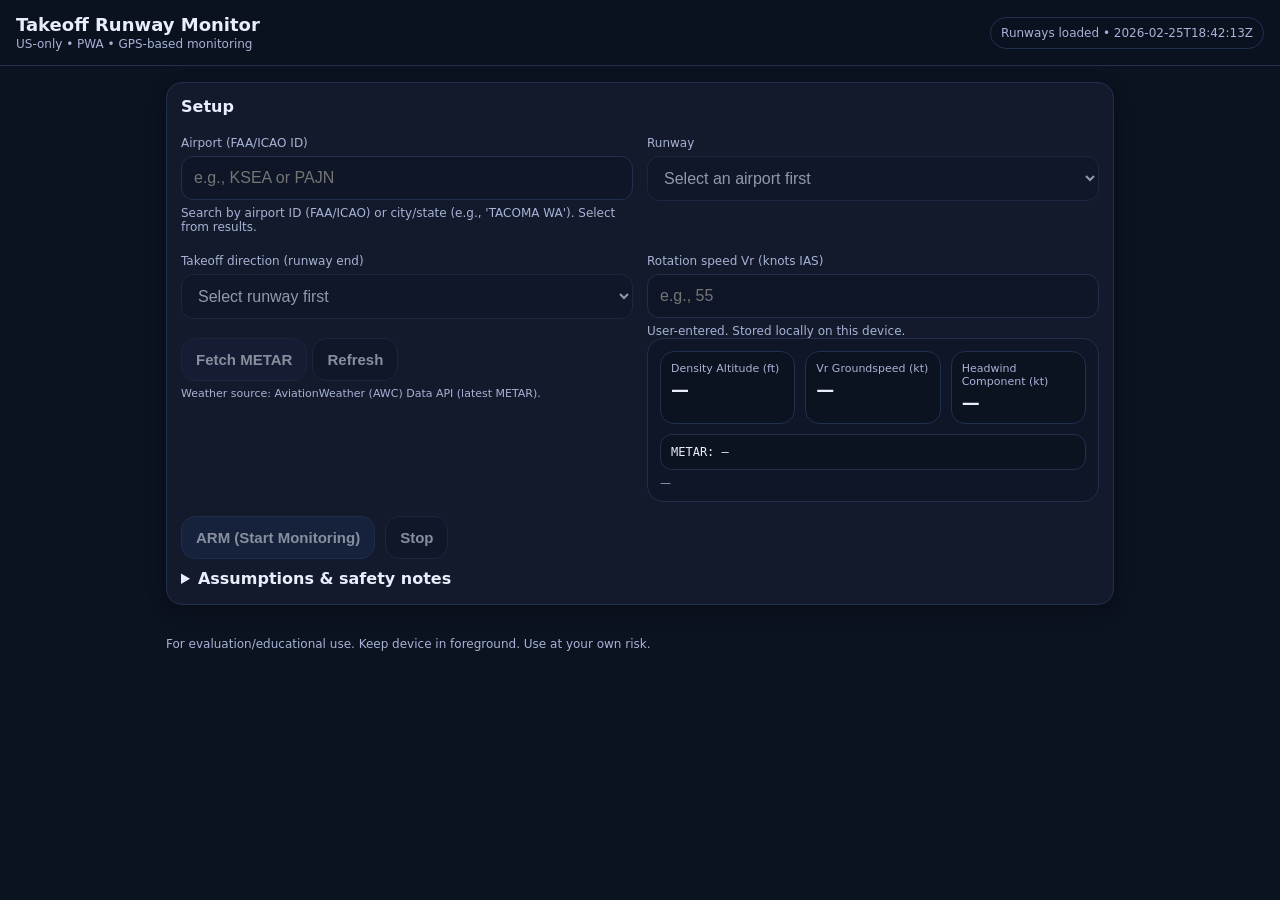
==== index.html @ 8289be99 "Add files via upload" ====
<!doctype html>
<html lang="en">
<head>
  <meta charset="utf-8" />
  <meta name="viewport" content="width=device-width, initial-scale=1, viewport-fit=cover" />
  <meta name="theme-color" content="#0b1220" />
  <title>Takeoff Runway Monitor (PWA)</title>
  <link rel="manifest" href="manifest.webmanifest" />
  <link rel="stylesheet" href="styles.css" />
</head>
<body>
  <header>
    <div class="title">
      <h1>Takeoff Runway Monitor</h1>
      <div class="sub">US-only • PWA • GPS-based monitoring</div>
    </div>
    <div class="pill" id="dataVersion">Loading runway dataset…</div>
  </header>

  <main>
    <section class="card" id="setupCard">
      <h2>Setup</h2>

      <div class="grid2">
        <div>
          <label for="airportInput">Airport (FAA/ICAO ID)</label>
          <input id="airportInput" type="text" placeholder="e.g., KSEA or PAJN" autocomplete="off" />
          <div class="hint" id="airportHint">Type an airport ID (e.g., KSEA). City/state search is supported after dataset loads.</div>
          <div class="results" id="airportResults" aria-live="polite"></div>
        </div>

        <div>
          <label for="runwaySelect">Runway</label>
          <select id="runwaySelect" disabled>
            <option value="">Select an airport first</option>
          </select>
          <div class="hint" id="runwayHint"></div>
        </div>
      </div>

      <div class="grid2">
        <div>
          <label for="endSelect">Takeoff direction (runway end)</label>
          <select id="endSelect" disabled>
            <option value="">Select runway first</option>
          </select>
          <div class="hint" id="endHint"></div>
        </div>

        <div>
          <label for="vrInput">Rotation speed Vr (knots IAS)</label>
          <input id="vrInput" type="number" min="20" max="250" step="1" placeholder="e.g., 55" />
          <div class="hint">User-entered. Stored locally on this device.</div>
        </div>
      </div>

      <div class="grid2">
        <div>
          <button id="fetchMetarBtn" class="btn" disabled>Fetch METAR</button>
          <button id="refreshMetarBtn" class="btn btn-secondary" disabled>Refresh</button>
          <div class="hint small">Weather source: AviationWeather (AWC) Data API (latest METAR).</div>
        </div>
        <div class="metarBox">
          <div class="metarTop">
            <div class="kpi">
              <div class="kpiLabel">Density Altitude (ft)</div>
              <div class="kpiValue" id="daValue">—</div>
            </div>
            <div class="kpi">
              <div class="kpiLabel">Vr Groundspeed (kt)</div>
              <div class="kpiValue" id="vrGsValue">—</div>
            </div>
            <div class="kpi">
              <div class="kpiLabel">Headwind Component (kt)</div>
              <div class="kpiValue" id="hwValue">—</div>
            </div>
          </div>
          <div class="metarRaw" id="metarRaw">METAR: —</div>
          <div class="hint small" id="metarMeta">—</div>
        </div>
      </div>

      <div class="row">
        <button id="armBtn" class="btn btn-arm" disabled>ARM (Start Monitoring)</button>
        <button id="stopBtn" class="btn btn-secondary" disabled>Stop</button>
      </div>

      <details class="disclosure">
        <summary>Assumptions & safety notes</summary>
        <ul>
          <li>This tool is decision support only. It does not replace POH/AFM performance data or pilot judgment.</li>
          <li>Runway length is calculated from runway-end coordinates. Field elevation is estimated from runway-end elevations (median).</li>
          <li>Wind and runway headings are treated as true. No magnetic correction is applied.</li>
          <li>Monitoring is GPS-based; update rates vary by device and conditions. Keep the app in the foreground.</li>
        </ul>
      </details>
    </section>

    <section class="card hidden" id="monitorCard">
      <h2>Monitor</h2>

      <div class="statusBar" id="statusBar">
        <div class="statusText" id="statusText">READY</div>
        <div class="statusSub" id="statusSub">Press ARM when lined up.</div>
      </div>

      <div class="grid3">
        <div class="kpi big">
          <div class="kpiLabel">Runway remaining</div>
          <div class="kpiValue" id="remainValue">—</div>
        </div>
        <div class="kpi big">
          <div class="kpiLabel">Groundspeed</div>
          <div class="kpiValue" id="gsValue">—</div>
        </div>
        <div class="kpi big">
          <div class="kpiLabel">Pred. distance to Vr</div>
          <div class="kpiValue" id="predValue">—</div>
        </div>
      </div>

      <div class="grid2">
        <div class="monoBox">
          <div><span class="monoK">Airport:</span> <span id="mAirport">—</span></div>
          <div><span class="monoK">Runway:</span> <span id="mRunway">—</span></div>
          <div><span class="monoK">Takeoff end:</span> <span id="mEnd">—</span></div>
          <div><span class="monoK">Vr GS target:</span> <span id="mVrGs">—</span></div>
          <div><span class="monoK">Buffer:</span> <span id="mBuffer">—</span></div>
        </div>
        <div class="monoBox">
          <div><span class="monoK">GPS status:</span> <span id="gpsStatus">—</span></div>
          <div><span class="monoK">Updates:</span> <span id="gpsHz">—</span></div>
          <div><span class="monoK">Accel est. (smoothed):</span> <span id="accelValue">—</span></div>
          <div><span class="monoK">METAR time:</span> <span id="mMetarTime">—</span></div>
          <div><span class="monoK">METAR station:</span> <span id="mMetarStation">—</span></div>
        </div>
      </div>

      <div class="row">
        <button id="backBtn" class="btn btn-secondary">Back to setup</button>
      </div>
    </section>
  </main>

  <footer>
    <div>For evaluation/educational use. Keep device in foreground. Use at your own risk.</div>
  </footer>

  <script src="app.js"></script>
</body>
</html>
---- styles.css ----
/* Minimal, high-contrast, cockpit-friendly */
:root{
  --bg:#0b1220;
  --card:#121a2b;
  --ink:#e8eefc;
  --muted:#a7b3d6;
  --line:#22304f;
  --green:#1db954;
  --amber:#f0b429;
  --red:#e11d48;
}

*{box-sizing:border-box}
html,body{margin:0;padding:0;background:var(--bg);color:var(--ink);font-family:system-ui,-apple-system,Segoe UI,Roboto,Helvetica,Arial,sans-serif}
header{display:flex;gap:12px;align-items:center;justify-content:space-between;padding:14px 16px;border-bottom:1px solid var(--line);position:sticky;top:0;background:rgba(11,18,32,.95);backdrop-filter:blur(8px);z-index:10}
h1{font-size:18px;margin:0}
.sub{font-size:12px;color:var(--muted);margin-top:2px}
.pill{font-size:12px;color:var(--muted);border:1px solid var(--line);padding:8px 10px;border-radius:999px;white-space:nowrap}
main{max-width:980px;margin:0 auto;padding:16px}
.card{background:var(--card);border:1px solid var(--line);border-radius:16px;padding:14px 14px 16px;margin-bottom:16px;box-shadow:0 6px 18px rgba(0,0,0,.25)}
h2{font-size:16px;margin:0 0 10px 0}
label{display:block;font-size:12px;color:var(--muted);margin:10px 0 6px}
input,select{width:100%;padding:12px 12px;border-radius:12px;border:1px solid var(--line);background:#0e1627;color:var(--ink);font-size:16px}
select:disabled,input:disabled{opacity:.6}
.hint{font-size:12px;color:var(--muted);margin-top:6px}
.hint.small{font-size:11px}
.grid2{display:grid;grid-template-columns:1fr;gap:14px}
.grid3{display:grid;grid-template-columns:1fr;gap:14px}
@media (min-width:820px){
  .grid2{grid-template-columns:1fr 1fr}
  .grid3{grid-template-columns:1fr 1fr 1fr}
}
.row{display:flex;gap:10px;flex-wrap:wrap;margin-top:14px}
.btn{appearance:none;border:1px solid var(--line);background:#16213a;color:var(--ink);padding:12px 14px;border-radius:14px;font-size:15px;font-weight:650;cursor:pointer}
.btn:disabled{opacity:.55;cursor:not-allowed}
.btn-secondary{background:#0e1627}
.btn-arm{background:#1b2a4b;border-color:#2b3e69}
.btn-arm.ready{border-color:rgba(29,185,84,.8);box-shadow:0 0 0 3px rgba(29,185,84,.15) inset}
.results{margin-top:10px}
.resultItem{padding:10px 10px;border:1px solid var(--line);border-radius:12px;background:#0e1627;margin-bottom:8px;cursor:pointer}
.resultItem:hover{border-color:#3a538a}
.metarBox{border:1px solid var(--line);border-radius:16px;padding:12px;background:#0e1627}
.metarTop{display:grid;grid-template-columns:1fr 1fr 1fr;gap:10px}
.kpi{border:1px solid var(--line);border-radius:14px;padding:10px;background:#0b1220}
.kpiLabel{font-size:11px;color:var(--muted)}
.kpiValue{font-size:18px;font-weight:800;margin-top:4px}
.kpi.big .kpiValue{font-size:24px}
.metarRaw{margin-top:10px;font-family:ui-monospace,SFMono-Regular,Menlo,Monaco,Consolas,monospace;font-size:12px;color:var(--ink);padding:10px;border-radius:12px;background:#0b1220;border:1px solid var(--line);overflow:auto}
.statusBar{border-radius:18px;padding:16px;border:1px solid var(--line);background:#0e1627;margin-bottom:14px}
.statusText{font-size:22px;font-weight:900;letter-spacing:.3px}
.statusSub{font-size:12px;color:var(--muted);margin-top:4px}
.status-green{background:rgba(29,185,84,.12);border-color:rgba(29,185,84,.5)}
.status-amber{background:rgba(240,180,41,.12);border-color:rgba(240,180,41,.6)}
.status-red{background:rgba(225,29,72,.16);border-color:rgba(225,29,72,.6)}
.monoBox{border:1px solid var(--line);border-radius:16px;padding:12px;background:#0e1627;font-family:ui-monospace,SFMono-Regular,Menlo,Monaco,Consolas,monospace;font-size:12px;color:var(--ink);line-height:1.45}
.monoK{color:var(--muted)}
.hidden{display:none}
footer{max-width:980px;margin:0 auto;padding:0 16px 18px;color:var(--muted);font-size:12px}
.disclosure{margin-top:10px}
.disclosure summary{cursor:pointer;color:var(--ink);font-weight:650}
.disclosure ul{margin:10px 0 0 18px;color:var(--muted);font-size:12px;line-height:1.45}
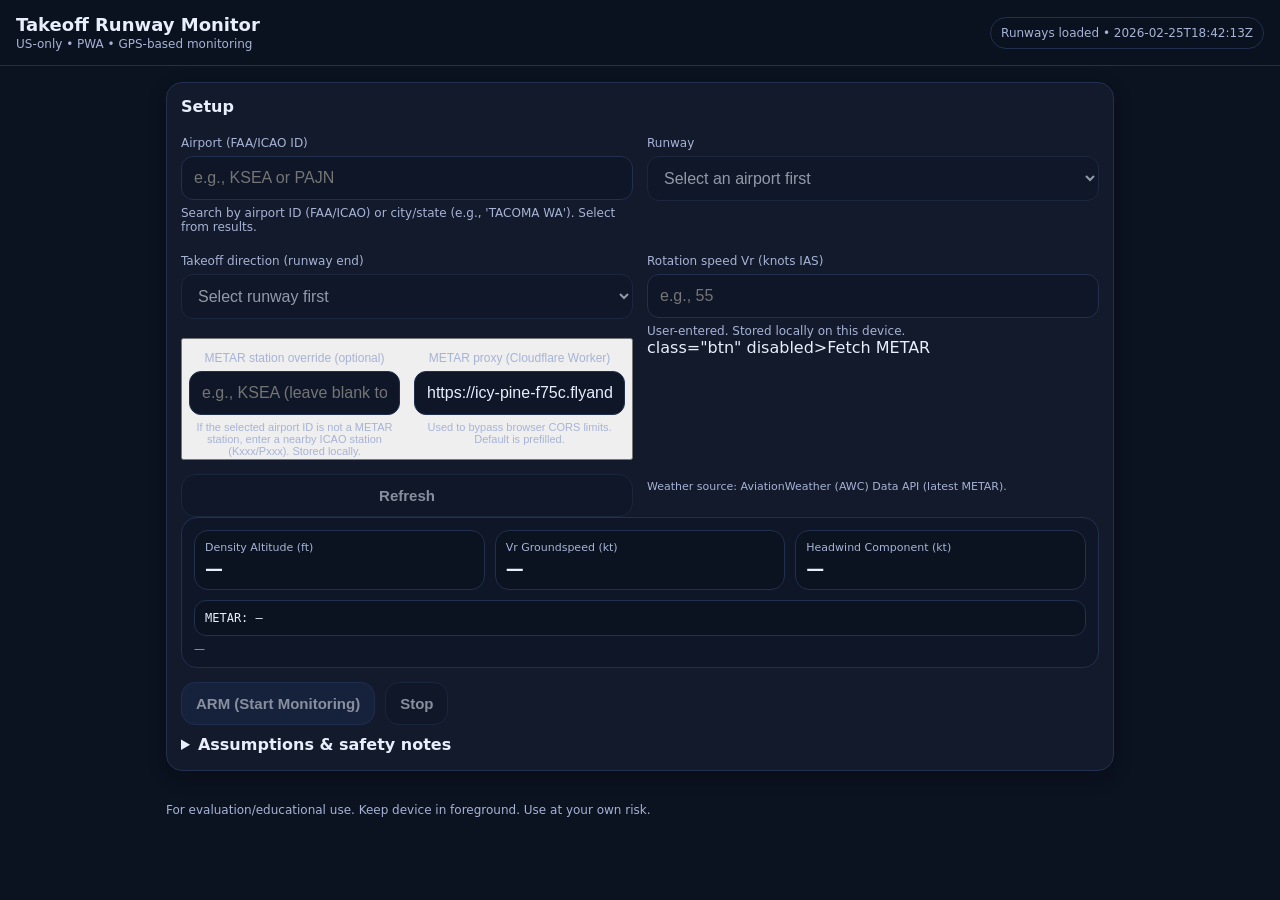
==== commit fc4a3649: "Add files via upload" ====
--- a/index.html
+++ b/index.html
@@ -56,7 +56,22 @@
 
       <div class="grid2">
         <div>
-          <button id="fetchMetarBtn" class="btn" disabled>Fetch METAR</button>
+          <button id="fetchMetarBtn"
+
+      <div class="grid2">
+        <div>
+          <label for="metarStationInput">METAR station override (optional)</label>
+          <input id="metarStationInput" type="text" placeholder="e.g., KSEA (leave blank to use airport ID)" autocomplete="off" />
+          <div class="hint small">If the selected airport ID is not a METAR station, enter a nearby ICAO station (Kxxx/Pxxx). Stored locally.</div>
+        </div>
+        <div>
+          <label for="metarProxyInput">METAR proxy (Cloudflare Worker)</label>
+          <input id="metarProxyInput" type="text" placeholder="https://your-worker.workers.dev" />
+          <div class="hint small">Used to bypass browser CORS limits. Default is prefilled.</div>
+        </div>
+      </div>
+
+ class="btn" disabled>Fetch METAR</button>
           <button id="refreshMetarBtn" class="btn btn-secondary" disabled>Refresh</button>
           <div class="hint small">Weather source: AviationWeather (AWC) Data API (latest METAR).</div>
         </div>
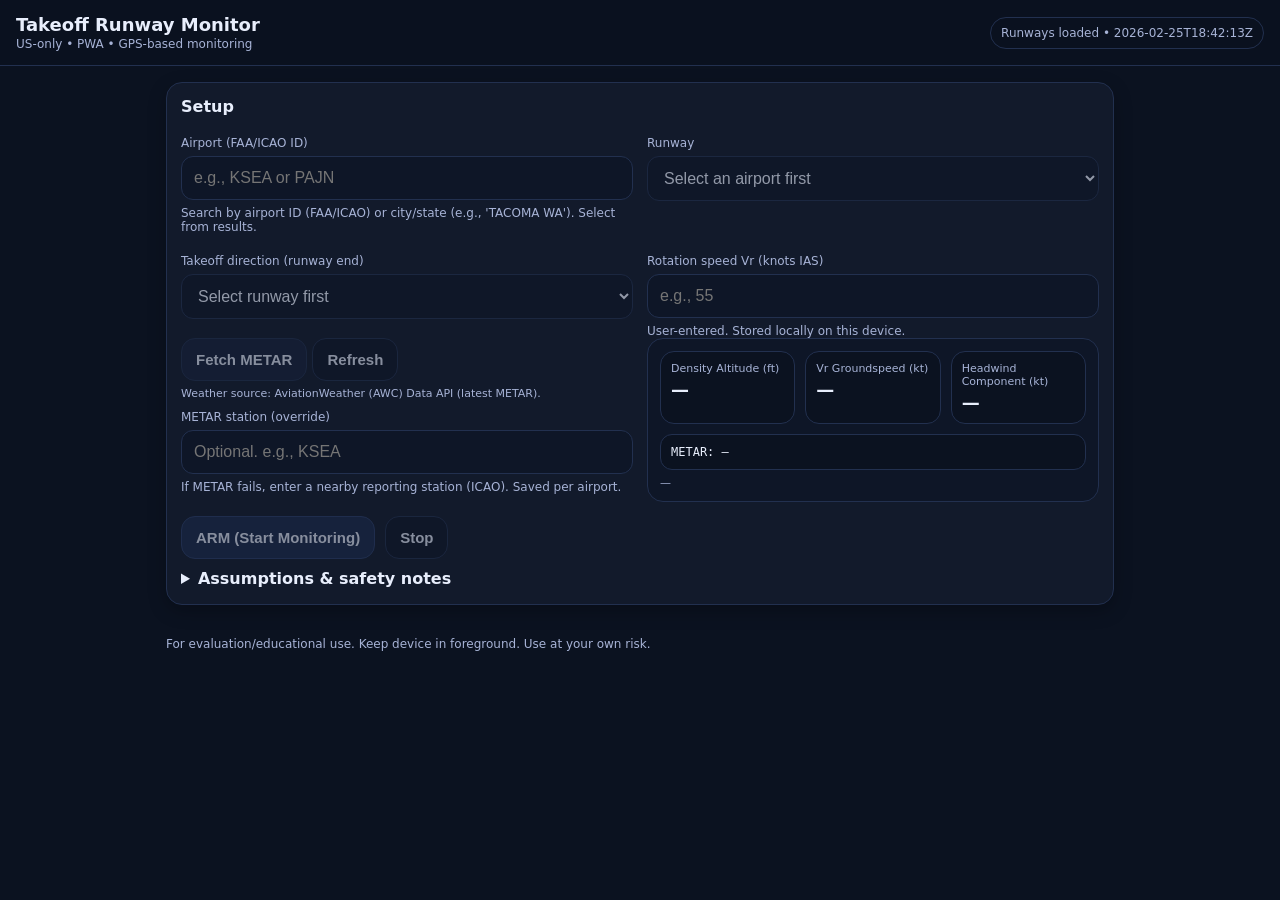
==== commit c011353b: "Add files via upload" ====
--- a/index.html
+++ b/index.html
@@ -56,26 +56,17 @@
 
       <div class="grid2">
         <div>
-          <button id="fetchMetarBtn"
-
-      <div class="grid2">
-        <div>
-          <label for="metarStationInput">METAR station override (optional)</label>
-          <input id="metarStationInput" type="text" placeholder="e.g., KSEA (leave blank to use airport ID)" autocomplete="off" />
-          <div class="hint small">If the selected airport ID is not a METAR station, enter a nearby ICAO station (Kxxx/Pxxx). Stored locally.</div>
-        </div>
-        <div>
-          <label for="metarProxyInput">METAR proxy (Cloudflare Worker)</label>
-          <input id="metarProxyInput" type="text" placeholder="https://your-worker.workers.dev" />
-          <div class="hint small">Used to bypass browser CORS limits. Default is prefilled.</div>
-        </div>
-      </div>
-
- class="btn" disabled>Fetch METAR</button>
+          <button id="fetchMetarBtn" class="btn" disabled>Fetch METAR</button>
           <button id="refreshMetarBtn" class="btn btn-secondary" disabled>Refresh</button>
           <div class="hint small">Weather source: AviationWeather (AWC) Data API (latest METAR).</div>
+        <div>
+          <label for="metarStationInput">METAR station (override)</label>
+          <input id="metarStationInput" type="text" placeholder="Optional. e.g., KSEA" autocomplete="off" />
+          <div class="hint">If METAR fails, enter a nearby reporting station (ICAO). Saved per airport.</div>
         </div>
-        <div class="metarBox">
+
+        </div>
+      <div class="metarBox">
           <div class="metarTop">
             <div class="kpi">
               <div class="kpiLabel">Density Altitude (ft)</div>
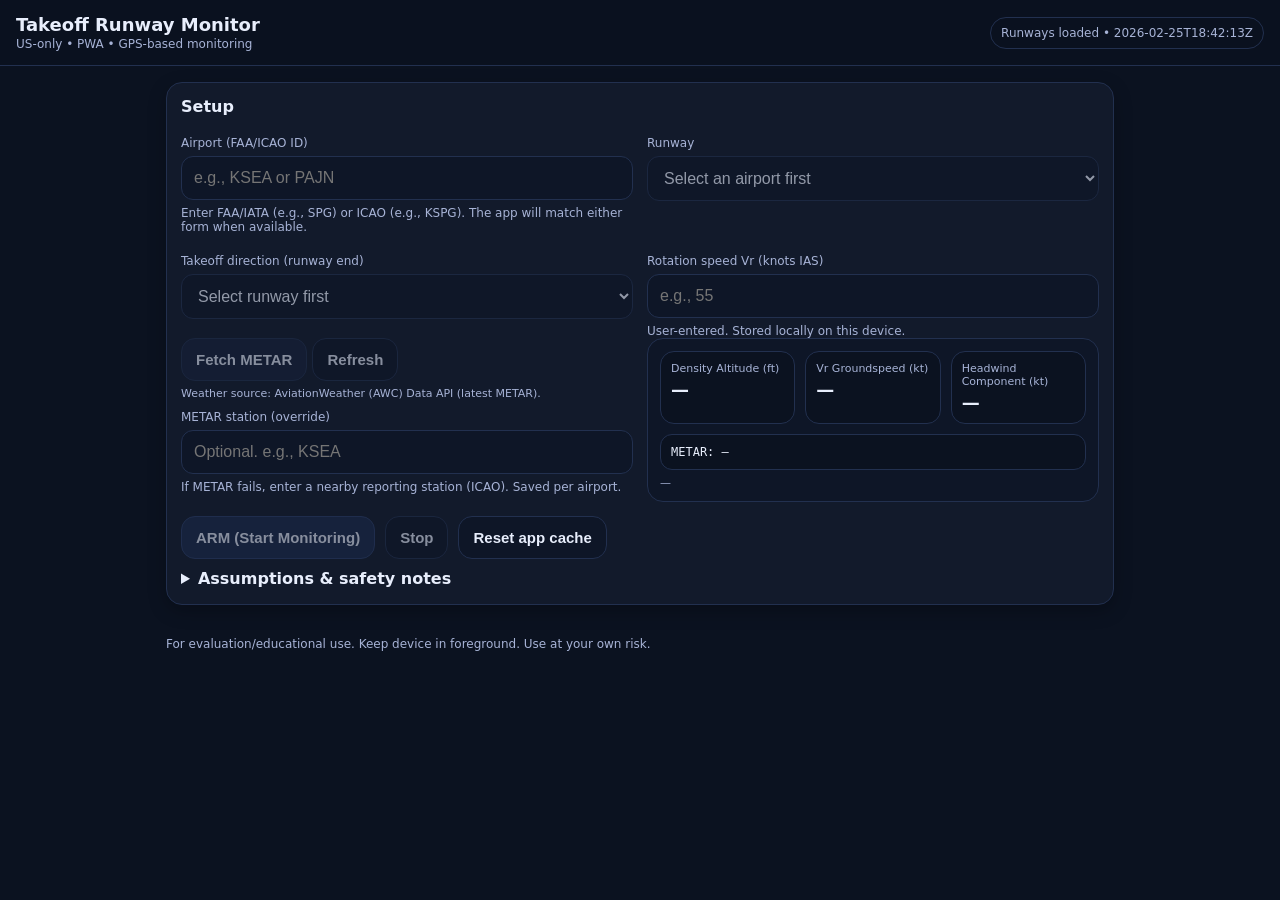
==== commit e9b93aea: "Add files via upload" ====
--- a/index.html
+++ b/index.html
@@ -25,7 +25,7 @@
         <div>
           <label for="airportInput">Airport (FAA/ICAO ID)</label>
           <input id="airportInput" type="text" placeholder="e.g., KSEA or PAJN" autocomplete="off" />
-          <div class="hint" id="airportHint">Type an airport ID (e.g., KSEA). City/state search is supported after dataset loads.</div>
+          <div class="hint" id="airportHint">Type an airport ID (e.g., SPG or KSPG). City/state search is supported after dataset loads.</div>
           <div class="results" id="airportResults" aria-live="polite"></div>
         </div>
 
@@ -89,6 +89,7 @@
       <div class="row">
         <button id="armBtn" class="btn btn-arm" disabled>ARM (Start Monitoring)</button>
         <button id="stopBtn" class="btn btn-secondary" disabled>Stop</button>
+        <button id="resetBtn" class="btn btn-secondary">Reset app cache</button>
       </div>
 
       <details class="disclosure">
